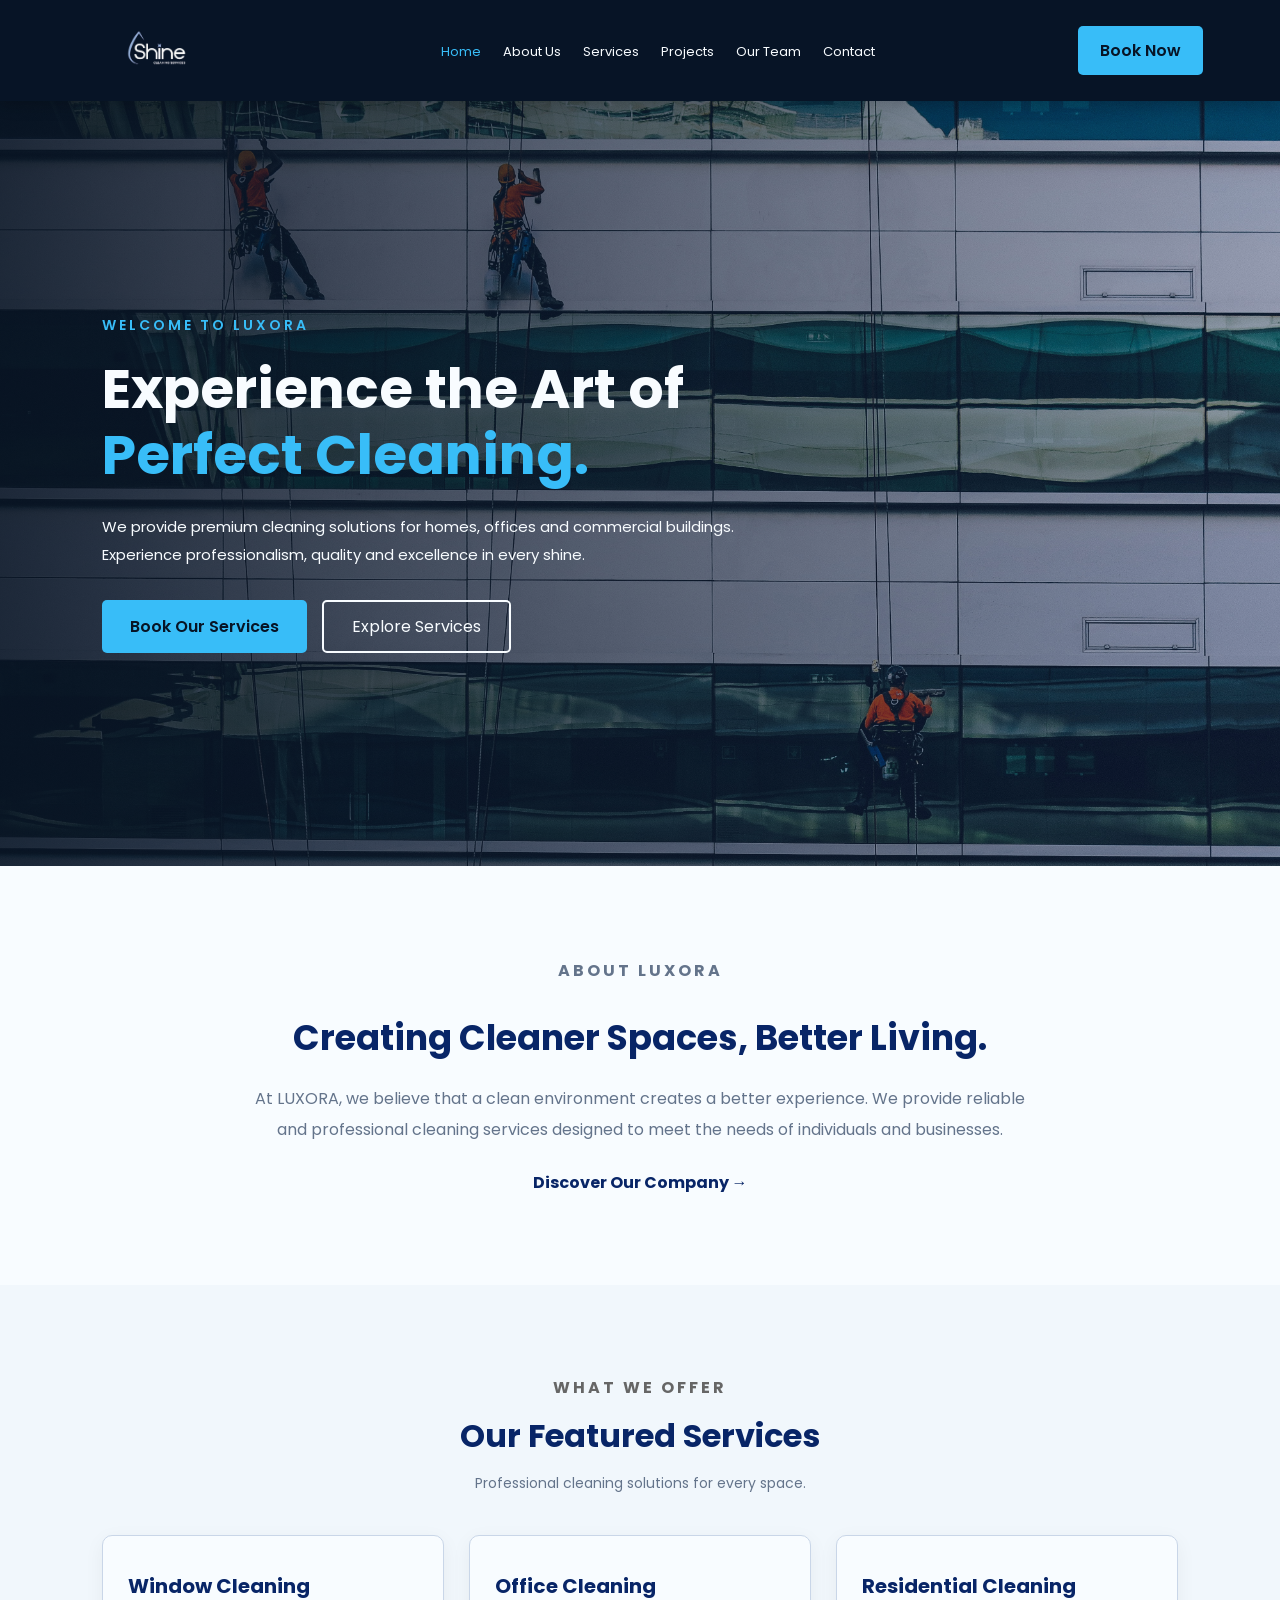
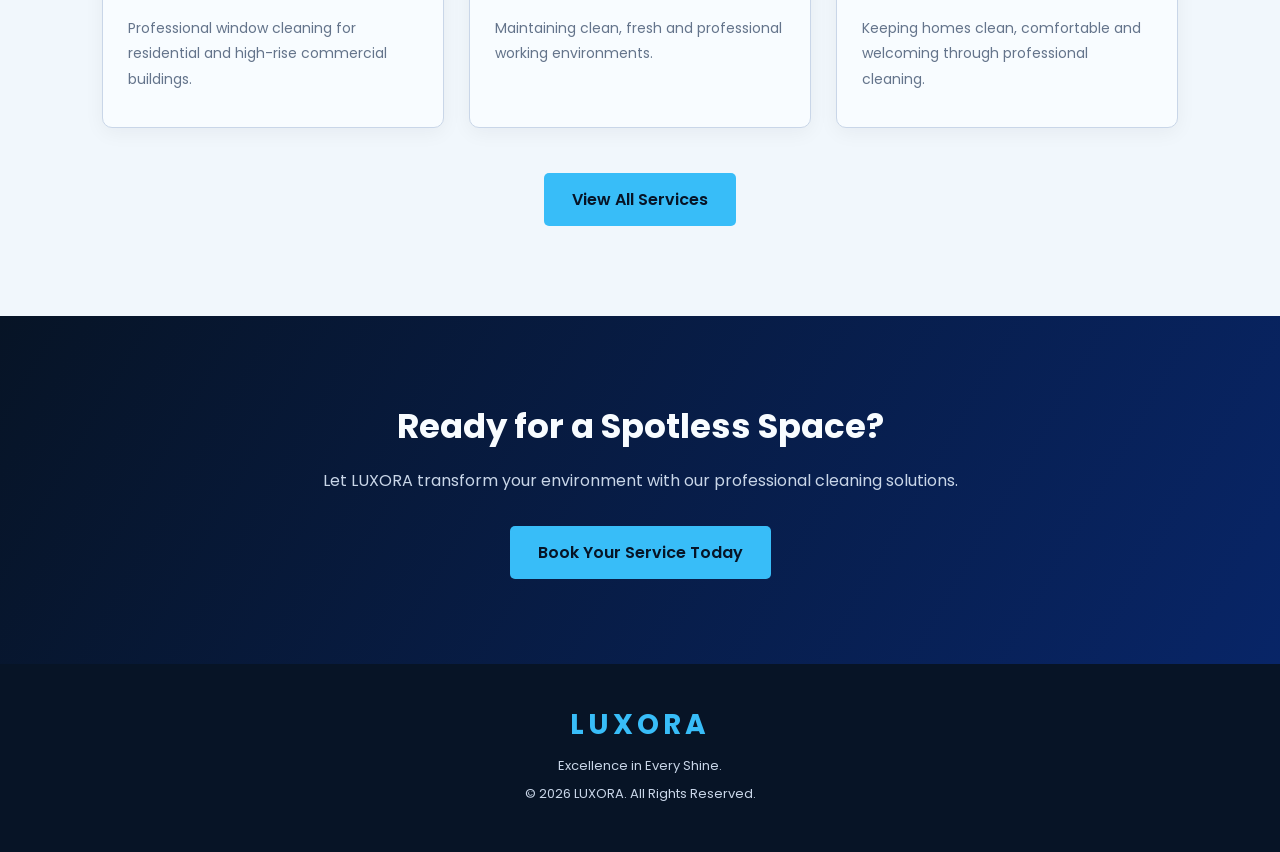
==== index.html @ b47632ca "SHINES organization website" ====
<!doctype html>
<html lang="en">
  <head>
    <meta charset="UTF-8" />
    <meta name="viewport" content="width=device-width, initial-scale=1.0" />

    <title>LUXORA | Premium Cleaning Solutions</title>

    <!-- Google Font -->
    <link
      href="https://fonts.googleapis.com/css2?family=Poppins:wght@300;400;500;600;700;800&display=swap"
      rel="stylesheet"
    />

    <!-- CSS -->
    <link rel="stylesheet" href="css/style.css" />
  </head>

  <body>
    <!-- NAVIGATION BAR -->

    <nav class="navbar">
      <a href="index.html" class="logo">
        <img src="images/logo/luxoro-shine.png" alt="LUXORA Logo" />
      </a>

      <ul class="nav-links">
        <li><a href="index.html" class="active">Home</a></li>
        <li><a href="about.html">About Us</a></li>
        <li><a href="services.html">Services</a></li>
        <li><a href="projects.html">Projects</a></li>
        <li><a href="team.html">Our Team</a></li>
        <li><a href="contact.html">Contact</a></li>
      </ul>

      <a href="booking.html" class="book-btn">Book Now</a>
    </nav>

    <!-- HERO SECTION -->

    <section class="hero">
      <div class="hero-content">
        <p class="subtitle">WELCOME TO LUXORA</p>

        <h1>
          Experience the Art of
          <span>Perfect Cleaning.</span>
        </h1>

        <p>
          We provide premium cleaning solutions for homes, offices and
          commercial buildings. Experience professionalism, quality and
          excellence in every shine.
        </p>

        <div class="hero-buttons">
          <a href="booking.html" class="primary-btn"> Book Our Services </a>

          <a href="services.html" class="secondary-btn"> Explore Services </a>
        </div>
      </div>
    </section>

    <!-- INTRODUCTION SECTION -->

    <section class="welcome-section">
      <div class="welcome-content">
        <p class="small-title">ABOUT LUXORA</p>

        <h2>Creating Cleaner Spaces, Better Living.</h2>

        <p>
          At LUXORA, we believe that a clean environment creates a better
          experience. We provide reliable and professional cleaning services
          designed to meet the needs of individuals and businesses.
        </p>

        <a href="about.html" class="text-link"> Discover Our Company → </a>
      </div>
    </section>

    <!-- FEATURED SERVICES -->

    <section class="home-services">
      <div class="section-heading">
        <p>WHAT WE OFFER</p>

        <h2>Our Featured Services</h2>

        <span> Professional cleaning solutions for every space. </span>
      </div>

      <div class="home-services-container">
        <div class="home-service-card">
          <h3>Window Cleaning</h3>

          <p>
            Professional window cleaning for residential and high-rise
            commercial buildings.
          </p>
        </div>

        <div class="home-service-card">
          <h3>Office Cleaning</h3>

          <p>Maintaining clean, fresh and professional working environments.</p>
        </div>

        <div class="home-service-card">
          <h3>Residential Cleaning</h3>

          <p>
            Keeping homes clean, comfortable and welcoming through professional
            cleaning.
          </p>
        </div>
      </div>

      <div class="services-button">
        <a href="services.html" class="primary-btn"> View All Services </a>
      </div>
    </section>

    <!-- CALL TO ACTION -->

    <section class="home-cta">
      <h2>Ready for a Spotless Space?</h2>

      <p>
        Let LUXORA transform your environment with our professional cleaning
        solutions.
      </p>

      <a href="booking.html" class="primary-btn"> Book Your Service Today </a>
    </section>

    <!-- FOOTER -->

    <footer class="luxora-footer">
      <h2>LUXORA</h2>

      <p>Excellence in Every Shine.</p>

      <p>&copy; 2026 LUXORA. All Rights Reserved.</p>
    </footer>

    <!-- JAVASCRIPT -->

    <script src="js/script.js"></script>
  </body>
</html>
---- css/style.css ----
/* =====================================
   LUXORA - PREMIUM CLEANING SOLUTIONS
   MAIN STYLESHEET
===================================== */

/* COLOUR VARIABLES */

:root {
  --primary: #082567;
  --secondary: #38bdf8;
  --white: #f8fcff;
  --silver: #c9d6e8;
  --dark: #071426;
}

/* GENERAL SETTINGS */

* {
  margin: 0;
  padding: 0;
  box-sizing: border-box;
}

html {
  scroll-behavior: smooth;
}

body {
  font-family: "Poppins", sans-serif;
  background: var(--white);
  color: var(--dark);
}

/* =====================================
   NAVIGATION BAR
===================================== */

.navbar {
  display: flex;
  justify-content: space-between;
  align-items: center;

  padding: 18px 6%;

  background: var(--dark);

  position: sticky;
  top: 0;
  z-index: 1000;

  box-shadow: 0 4px 15px rgba(0, 0, 0, 0.2);
}

/* LOGO */

.logo h2 {
  color: var(--secondary);
  font-size: 28px;
  letter-spacing: 3px;
}

.logo span {
  color: var(--silver);
  font-size: 9px;
  letter-spacing: 1px;
}

/* NAVIGATION LINKS */

.nav-links {
  display: flex;
  list-style: none;
  gap: 22px;
}

.nav-links a {
  color: var(--white);
  text-decoration: none;
  font-size: 13px;
  transition: 0.3s;
}

.nav-links a:hover,
.nav-links a.active {
  color: var(--secondary);
}

/* BOOK BUTTON */

.book-btn {
  background: var(--secondary);
  color: var(--dark);

  padding: 12px 22px;

  border-radius: 5px;
  text-decoration: none;
  font-weight: 600;

  transition: 0.3s;
}

.book-btn:hover {
  background: var(--white);
  transform: translateY(-3px);
}

/* =====================================
   HOME HERO SECTION
===================================== */

.hero {
  min-height: 85vh;

  display: flex;
  align-items: center;

  padding: 80px 8%;

  background-image:
    linear-gradient(90deg, rgba(7, 20, 38, 0.88), rgba(8, 37, 103, 0.35)),
    url("../images/window.jpg");

  background-size: cover;
  background-position: center;
  background-repeat: no-repeat;
}

/* HERO CONTENT */

.hero-content {
  max-width: 650px;
  color: var(--white);
}

.hero-content .subtitle {
  color: var(--secondary);
  font-size: 14px;
  font-weight: 600;
  letter-spacing: 3px;
  margin-bottom: 20px;
}

.hero-content h1 {
  font-size: 55px;
  line-height: 1.2;
  margin-bottom: 25px;
}

.hero-content h1 span {
  color: var(--secondary);
}

.hero-content > p:not(.subtitle) {
  font-size: 15px;
  line-height: 1.9;
  color: var(--white);
  margin-bottom: 30px;
}

/* HERO BUTTONS */

.hero-buttons {
  display: flex;
  gap: 15px;
  flex-wrap: wrap;
}

.primary-btn {
  display: inline-block;

  background: var(--secondary);
  color: var(--dark);

  padding: 14px 28px;

  border-radius: 5px;
  text-decoration: none;
  font-weight: 600;

  transition: 0.3s;
}

.primary-btn:hover {
  background: var(--white);
  transform: translateY(-3px);
}

.secondary-btn {
  display: inline-block;

  border: 2px solid var(--white);
  color: var(--white);

  padding: 12px 28px;

  border-radius: 5px;
  text-decoration: none;

  transition: 0.3s;
}

.secondary-btn:hover {
  background: var(--white);
  color: var(--dark);
}

/* =====================================
   WELCOME SECTION
===================================== */

.welcome-section {
  padding: 90px 10%;
  background: var(--white);
}

.welcome-content {
  max-width: 800px;
  margin: auto;
  text-align: center;
}

.small-title {
  color: var(--secondary);
  font-weight: 700;
  letter-spacing: 3px;
  margin-bottom: 15px;
}

.welcome-content h2 {
  color: var(--primary);
  font-size: 35px;
  margin-bottom: 20px;
}

.welcome-content p {
  color: #64748b;
  line-height: 1.9;
  margin-bottom: 25px;
}

.text-link {
  color: var(--primary);
  text-decoration: none;
  font-weight: 700;
}

.text-link:hover {
  color: var(--secondary);
}

/* =====================================
   FEATURED SERVICES
===================================== */

.home-services {
  padding: 90px 8%;
  background: #f1f7fc;
}

/* SECTION HEADING */

.section-heading {
  text-align: center;
  margin-bottom: 50px;
}

.section-heading p {
  color: var(--secondary);
  font-weight: 700;
  letter-spacing: 3px;
  margin-bottom: 12px;
}

.section-heading h2 {
  color: var(--primary);
  font-size: 36px;
  margin-bottom: 15px;
}

.section-heading span {
  color: #64748b;
  font-size: 14px;
}

/* SERVICE CONTAINER */

.home-services-container {
  display: grid;
  grid-template-columns: repeat(3, 1fr);
  gap: 25px;
}

/* SERVICE CARD */

.home-service-card {
  background: var(--white);
  padding: 35px 25px;

  border-radius: 10px;
  border: 1px solid var(--silver);

  box-shadow: 0 5px 20px rgba(7, 20, 38, 0.05);

  transition: 0.3s;
}

.home-service-card:hover {
  transform: translateY(-8px);
  border-color: var(--secondary);
  box-shadow: 0 12px 25px rgba(7, 20, 38, 0.12);
}

.home-service-card h3 {
  color: var(--primary);
  font-size: 20px;
  margin-bottom: 15px;
}

.home-service-card p {
  color: #64748b;
  font-size: 14px;
  line-height: 1.8;
}

/* VIEW SERVICES BUTTON */

.services-button {
  text-align: center;
  margin-top: 45px;
}

/* =====================================
   CALL TO ACTION
===================================== */

.home-cta {
  background: linear-gradient(120deg, var(--dark), var(--primary));

  text-align: center;
  padding: 85px 20px;

  color: var(--white);
}

.home-cta h2 {
  font-size: 34px;
  margin-bottom: 15px;
}

.home-cta p {
  color: var(--silver);
  margin-bottom: 30px;
  line-height: 1.8;
}

/* =====================================
   FOOTER
===================================== */

.luxora-footer {
  background: var(--dark);
  text-align: center;
  padding: 40px 20px;
}

.luxora-footer h2 {
  color: var(--secondary);
  font-size: 28px;
  letter-spacing: 4px;
  margin-bottom: 10px;
}

.luxora-footer p {
  color: var(--silver);
  font-size: 13px;
  margin: 8px 0;
}

/* =====================================
   RESPONSIVE DESIGN
===================================== */

@media (max-width: 1000px) {
  .navbar {
    flex-wrap: wrap;
    gap: 15px;
  }

  .nav-links {
    flex-wrap: wrap;
    justify-content: center;
  }

  .home-services-container {
    grid-template-columns: repeat(2, 1fr);
  }

  .hero-content h1 {
    font-size: 45px;
  }
}

@media (max-width: 600px) {
  .navbar {
    flex-direction: column;
    padding: 20px;
  }

  .nav-links {
    justify-content: center;
    gap: 12px;
  }

  .nav-links a {
    font-size: 12px;
  }

  .hero {
    min-height: 75vh;
    padding: 60px 6%;
  }

  .hero-content h1 {
    font-size: 34px;
  }

  .home-services-container {
    grid-template-columns: 1fr;
  }

  .section-heading h2 {
    font-size: 27px;
  }

  .welcome-content h2 {
    font-size: 28px;
  }

  .home-cta h2 {
    font-size: 26px;
  }
}
/* =====================================
   ABOUT US PAGE
===================================== */

/* ABOUT HERO */

.about-hero {
  min-height: 380px;

  display: flex;
  align-items: center;
  justify-content: center;

  text-align: center;

  padding: 70px 10%;

  background:
    linear-gradient(rgba(7, 20, 38, 0.88), rgba(8, 37, 103, 0.75)),
    url("../images/window.jpg");

  background-size: cover;
  background-position: center;
}

.about-hero-content {
  max-width: 850px;
  color: white;
}

.about-hero-content > p {
  color: #38bdf8;
  font-size: 14px;
  font-weight: 700;
  letter-spacing: 4px;
  margin-bottom: 20px;
}

.about-hero-content h1 {
  font-size: 45px;
  line-height: 1.3;
  margin-bottom: 20px;
}

.about-hero-content span {
  color: #c9d6e8;
  font-size: 15px;
  line-height: 1.8;
}

/* WHO WE ARE */

.who-we-are {
  display: grid;
  grid-template-columns: 1fr 1fr;

  align-items: center;

  gap: 60px;

  padding: 100px 8%;

  background: #f8fcff;
}

.about-image img {
  width: 100%;
  height: 420px;

  object-fit: cover;

  border-radius: 12px;

  box-shadow: 0 10px 30px rgba(7, 20, 38, 0.12);
}

.about-text {
  max-width: 600px;
}

.about-label {
  color: #38bdf8;
  font-weight: 700;
  letter-spacing: 3px;
  margin-bottom: 15px;
}

.about-text h2 {
  color: #082567;
  font-size: 34px;
  line-height: 1.3;
  margin-bottom: 22px;
}

.about-text p {
  color: #64748b;
  font-size: 14px;
  line-height: 1.9;
  margin-bottom: 18px;
}

.about-text .primary-btn {
  margin-top: 12px;
}

/* MISSION AND VISION */

.mission-vision {
  display: grid;
  grid-template-columns: repeat(2, 1fr);

  gap: 30px;

  padding: 80px 8%;

  background: #f1f7fc;
}

.mission-card {
  background: white;

  padding: 45px 35px;

  border-radius: 10px;

  border-left: 5px solid #38bdf8;

  box-shadow: 0 5px 20px rgba(7, 20, 38, 0.06);

  transition: 0.3s;
}

.mission-card:hover {
  transform: translateY(-7px);
}

.mission-card h2 {
  color: #082567;
  font-size: 25px;
  margin-bottom: 18px;
}

.mission-card p {
  color: #64748b;
  font-size: 14px;
  line-height: 1.9;
}

/* OUR VALUES */

.our-values {
  padding: 90px 8%;
  background: #f8fcff;
}

.values-container {
  display: grid;
  grid-template-columns: repeat(4, 1fr);
  gap: 22px;
}

.value-card {
  background: white;

  padding: 30px 22px;

  border: 1px solid #c9d6e8;
  border-radius: 10px;

  transition: 0.3s;
}

.value-card:hover {
  transform: translateY(-8px);
  border-color: #38bdf8;

  box-shadow: 0 10px 25px rgba(7, 20, 38, 0.08);
}

.value-card h3 {
  color: #082567;
  font-size: 18px;
  margin-bottom: 15px;
}

.value-card p {
  color: #64748b;
  font-size: 13px;
  line-height: 1.8;
}

/* WHY CHOOSE US */

.why-choose-us {
  padding: 90px 10%;

  background: linear-gradient(120deg, #071426, #082567);

  color: white;
}

.why-content {
  max-width: 800px;
  margin: auto;
}

.why-content > p {
  color: #38bdf8;
  font-weight: 700;
  letter-spacing: 3px;
  margin-bottom: 15px;
}

.why-content h2 {
  font-size: 35px;
  margin-bottom: 25px;
}

.why-content ul {
  list-style: none;
  margin-bottom: 30px;
}

.why-content li {
  color: #c9d6e8;
  font-size: 15px;
  margin-bottom: 16px;
}

.why-content li::before {
  content: "✓";
  color: #38bdf8;
  font-weight: 700;
  margin-right: 12px;
}

/* ABOUT PAGE RESPONSIVENESS */

@media (max-width: 900px) {
  .who-we-are {
    grid-template-columns: 1fr;
    gap: 35px;
  }

  .values-container {
    grid-template-columns: repeat(2, 1fr);
  }

  .mission-vision {
    grid-template-columns: 1fr;
  }
}

@media (max-width: 600px) {
  .about-hero-content h1 {
    font-size: 32px;
  }

  .about-text h2 {
    font-size: 27px;
  }

  .about-image img {
    height: 280px;
  }

  .values-container {
    grid-template-columns: 1fr;
  }

  .why-content h2 {
    font-size: 27px;
  }
}
/* =========================
   SERVICES PAGE
========================= */

.services-hero {
  min-height: 380px;
  background:
    linear-gradient(rgba(7, 20, 38, 0.75), rgba(7, 20, 38, 0.75)),
    url("../images/window.jpg") center/cover no-repeat;
  display: flex;
  align-items: center;
  justify-content: center;
  text-align: center;
  color: white;
  padding: 40px 20px;
}

.services-hero-content h1 {
  font-size: 42px;
  margin-bottom: 15px;
}

.services-hero-content p {
  font-size: 17px;
  margin-bottom: 25px;
}

.services-btn {
  display: inline-block;
  background: #38bdf8;
  color: #071426;
  padding: 13px 28px;
  border-radius: 5px;
  text-decoration: none;
  font-weight: 600;
}

.services-btn:hover {
  background: white;
}

.services-intro {
  text-align: center;
  padding: 65px 10%;
}

.services-intro h2 {
  color: #082567;
  font-size: 30px;
  margin-bottom: 15px;
}

.services-intro p {
  max-width: 750px;
  margin: auto;
  line-height: 1.8;
  color: #555;
}

.all-services {
  padding: 50px 7%;
  background: #f8fcff;
}

.section-heading {
  text-align: center;
  margin-bottom: 40px;
}

.section-heading h2 {
  font-size: 32px;
  color: #082567;
  margin-bottom: 10px;
}

.section-heading p {
  color: #666;
}

.services-grid {
  display: grid;
  grid-template-columns: repeat(3, 1fr);
  gap: 25px;
}

.service-card {
  background: white;
  border-radius: 10px;
  overflow: hidden;
  box-shadow: 0 4px 15px rgba(0, 0, 0, 0.08);
  transition: 0.3s;
}

.service-card:hover {
  transform: translateY(-7px);
  box-shadow: 0 8px 22px rgba(0, 0, 0, 0.13);
}

.service-card img {
  width: 100%;
  height: 210px;
  object-fit: cover;
  display: block;
}

.service-info {
  padding: 22px;
}

.service-info h3 {
  color: #082567;
  font-size: 19px;
  margin-bottom: 10px;
}

.service-info p {
  color: #666;
  font-size: 14px;
  line-height: 1.7;
  min-height: 70px;
  margin-bottom: 15px;
}

.service-info a {
  color: #087db5;
  text-decoration: none;
  font-weight: 600;
}

.service-info a:hover {
  color: #082567;
}

.services-cta {
  text-align: center;
  background: #082567;
  color: white;
  padding: 65px 20px;
}

.services-cta h2 {
  font-size: 30px;
  margin-bottom: 12px;
}

.services-cta p {
  margin-bottom: 25px;
}

.services-cta a {
  display: inline-block;
  background: #38bdf8;
  color: #071426;
  text-decoration: none;
  padding: 13px 28px;
  border-radius: 5px;
  font-weight: 600;
}

.services-cta a:hover {
  background: white;
}

/* RESPONSIVE DESIGN */

@media (max-width: 900px) {
  .services-grid {
    grid-template-columns: repeat(2, 1fr);
  }
}

@media (max-width: 600px) {
  .services-grid {
    grid-template-columns: 1fr;
  }

  .services-hero-content h1 {
    font-size: 30px;
  }

  .services-intro {
    padding: 45px 7%;
  }

  .all-services {
    padding: 40px 6%;
  }
}
/* =====================================
   PAGE 4: PROJECTS PAGE
===================================== */

/* PROJECT HERO */
.projects-hero {
  min-height: 380px;
  background:
    linear-gradient(rgba(7, 20, 38, 0.75), rgba(7, 20, 38, 0.75)),
    url("../images/window.jpg") center/cover no-repeat;
  display: flex;
  justify-content: center;
  align-items: center;
  text-align: center;
  color: white;
  padding: 40px 20px;
}

.projects-hero h1 {
  font-size: 42px;
  margin-bottom: 15px;
}

.projects-hero p {
  font-size: 17px;
  margin-bottom: 25px;
}

.projects-hero a {
  display: inline-block;
  background: #38bdf8;
  color: #071426;
  padding: 13px 28px;
  border-radius: 5px;
  text-decoration: none;
  font-weight: 600;
}

.projects-hero a:hover {
  background: white;
}

/* PROJECT INTRODUCTION */
.projects-intro {
  text-align: center;
  padding: 65px 10%;
}

.projects-intro h2 {
  color: #082567;
  font-size: 30px;
  margin-bottom: 15px;
}

.projects-intro p {
  max-width: 750px;
  margin: auto;
  line-height: 1.8;
  color: #555;
}

/* PROJECT GALLERY */
.project-gallery {
  padding: 60px 7%;
  background: #f8fcff;
}

.projects-grid {
  display: grid;
  grid-template-columns: repeat(3, 1fr);
  gap: 30px;
  max-width: 1200px;
  margin: 0 auto;
}

.project-card {
  background: white;
  border-radius: 12px;
  overflow: hidden;
  box-shadow: 0 4px 15px rgba(0, 0, 0, 0.08);
  transition: 0.3s;
}

.project-card:hover {
  transform: translateY(-7px);
  box-shadow: 0 8px 22px rgba(0, 0, 0, 0.13);
}

/* PROJECT IMAGES */
.project-card img {
  width: 100%;
  height: 230px;
  object-fit: cover;
  object-position: center;
  display: block;
}

/* PROJECT INFORMATION */
.project-info {
  padding: 22px;
}

.project-info span {
  color: #087db5;
  font-size: 13px;
  font-weight: 600;
  text-transform: uppercase;
}

.project-info h3 {
  color: #082567;
  margin: 10px 0;
  font-size: 19px;
}

.project-info p {
  color: #666;
  font-size: 14px;
  line-height: 1.7;
}

/* PROJECT CALL TO ACTION */
.projects-cta {
  background: #082567;
  color: white;
  text-align: center;
  padding: 65px 20px;
}

.projects-cta h2 {
  font-size: 30px;
  margin-bottom: 12px;
}

.projects-cta p {
  margin-bottom: 25px;
}

.projects-cta a {
  display: inline-block;
  background: #38bdf8;
  color: #071426;
  padding: 13px 28px;
  border-radius: 5px;
  text-decoration: none;
  font-weight: 600;
}

.projects-cta a:hover {
  background: white;
}

/* =====================================
   PAGE 5: TEAM PAGE
===================================== */

/* TEAM HERO */
.team-hero {
  min-height: 380px;
  background:
    linear-gradient(rgba(7, 20, 38, 0.75), rgba(7, 20, 38, 0.75)),
    url("../images/office.jpg") center/cover no-repeat;
  display: flex;
  justify-content: center;
  align-items: center;
  text-align: center;
  color: white;
  padding: 40px 20px;
}

.team-hero h1 {
  font-size: 42px;
  margin-bottom: 15px;
}

.team-hero p {
  font-size: 17px;
  margin-bottom: 25px;
}

.team-hero a {
  display: inline-block;
  background: #38bdf8;
  color: #071426;
  padding: 13px 28px;
  border-radius: 5px;
  text-decoration: none;
  font-weight: 600;
}

.team-hero a:hover {
  background: white;
}

/* TEAM INTRODUCTION */
.team-intro {
  text-align: center;
  padding: 65px 10%;
}

.team-intro h2 {
  color: #082567;
  font-size: 30px;
  margin-bottom: 15px;
}

.team-intro p {
  max-width: 750px;
  margin: auto;
  line-height: 1.8;
  color: #555;
}

/* TEAM MEMBERS SECTION */
.team-section {
  padding: 60px 7%;
  background: #f8fcff;
}

.team-grid {
  display: grid;
  grid-template-columns: repeat(3, 1fr);
  gap: 30px;
  max-width: 1200px;
  margin: 0 auto;
}

.team-card {
  width: 100%;
  background: white;
  border-radius: 12px;
  overflow: hidden;
  text-align: center;
  box-shadow: 0 4px 15px rgba(0, 0, 0, 0.08);
  transition: 0.3s;
}

.team-card:hover {
  transform: translateY(-7px);
  box-shadow: 0 8px 22px rgba(0, 0, 0, 0.13);
}

/* TEAM IMAGES */
.team-card img {
  width: 100%;
  height: 280px;
  object-fit: cover;
  object-position: center;
  display: block;
}

/* TEAM INFORMATION */
.team-info {
  padding: 22px;
}

.team-info h3 {
  color: #082567;
  font-size: 19px;
  margin-bottom: 7px;
}

.team-info span {
  color: #087db5;
  font-size: 14px;
  font-weight: 600;
}

.team-info p {
  color: #666;
  font-size: 14px;
  line-height: 1.7;
  margin-top: 12px;
}

/* TEAM VALUES */
.team-values {
  text-align: center;
  padding: 65px 7%;
}

.team-values h2 {
  color: #082567;
  font-size: 30px;
  margin-bottom: 35px;
}

.team-values-grid {
  display: grid;
  grid-template-columns: repeat(3, 1fr);
  gap: 25px;
}

.team-values-grid div {
  padding: 30px 20px;
  background: #f8fcff;
  border-radius: 10px;
  transition: 0.3s;
}

.team-values-grid div:hover {
  transform: translateY(-5px);
  box-shadow: 0 5px 15px rgba(0, 0, 0, 0.08);
}

.team-values-grid h3 {
  color: #082567;
  margin-bottom: 12px;
}

.team-values-grid p {
  color: #666;
  line-height: 1.7;
}

/* TEAM CALL TO ACTION */
.team-cta {
  background: #082567;
  color: white;
  text-align: center;
  padding: 65px 20px;
}

.team-cta h2 {
  font-size: 30px;
  margin-bottom: 12px;
}

.team-cta p {
  margin-bottom: 25px;
}

.team-cta a {
  display: inline-block;
  background: #38bdf8;
  color: #071426;
  padding: 13px 28px;
  border-radius: 5px;
  text-decoration: none;
  font-weight: 600;
}

.team-cta a:hover {
  background: white;
}

/* =====================================
   RESPONSIVE DESIGN
===================================== */

/* TABLETS */
@media (max-width: 900px) {
  .projects-grid,
  .team-grid {
    grid-template-columns: repeat(2, 1fr);
  }

  .team-values-grid {
    grid-template-columns: 1fr;
  }
}

/* MOBILE PHONES */
@media (max-width: 600px) {
  .projects-grid,
  .team-grid {
    grid-template-columns: 1fr;
  }

  .projects-hero h1,
  .team-hero h1 {
    font-size: 30px;
  }

  .projects-intro,
  .team-intro {
    padding: 45px 7%;
  }

  .project-gallery,
  .team-section {
    padding: 40px 6%;
  }

  .team-values {
    padding: 45px 6%;
  }

  .projects-cta h2,
  .team-cta h2 {
    font-size: 25px;
  }
}

/* LUXORA LOGO */

.logo {
  display: flex;
  align-items: center;
  text-decoration: none;
}

.logo img {
  width: 160px;
  height: 65px;
  object-fit: contain;
  display: block;
}
/* ==============================
   CONTACT PAGE
============================== */

.contact-hero {
  min-height: 300px;
  background:
    linear-gradient(rgba(7, 20, 38, 0.75), rgba(7, 20, 38, 0.75)),
    url("../images/window.jpg") center/cover no-repeat;
  display: flex;
  flex-direction: column;
  justify-content: center;
  align-items: center;
  text-align: center;
  color: white;
  padding: 40px 20px;
}

.contact-hero h1 {
  font-size: 45px;
  margin-bottom: 10px;
}

.contact-hero p {
  font-size: 17px;
}

/* CONTACT SECTION */

.contact-section {
  display: grid;
  grid-template-columns: 1fr 1fr;
  gap: 50px;
  padding: 80px 8%;
  background: #f8fcff;
}

.contact-info h2,
.contact-form h2 {
  color: #082567;
  font-size: 28px;
  margin-bottom: 20px;
}

.contact-info > p {
  color: #555;
  line-height: 1.8;
  margin-bottom: 30px;
}

.contact-item {
  margin-bottom: 25px;
  padding: 18px;
  background: white;
  border-left: 4px solid #38bdf8;
  border-radius: 8px;
  box-shadow: 0 4px 15px rgba(0, 0, 0, 0.05);
}

.contact-item h3 {
  color: #082567;
  margin-bottom: 7px;
}

.contact-item p {
  color: #555;
}

/* CONTACT FORM */

.contact-form {
  background: white;
  padding: 35px;
  border-radius: 12px;
  box-shadow: 0 5px 25px rgba(0, 0, 0, 0.08);
}

.contact-form form {
  display: flex;
  flex-direction: column;
  gap: 18px;
}

.contact-form input,
.contact-form textarea {
  width: 100%;
  padding: 15px;
  border: 1px solid #c9d6e8;
  border-radius: 6px;
  font-family: "Poppins", sans-serif;
  font-size: 14px;
  outline: none;
}

.contact-form input:focus,
.contact-form textarea:focus {
  border-color: #38bdf8;
}

.contact-form textarea {
  resize: vertical;
}

.contact-form button {
  background: #082567;
  color: white;
  padding: 15px;
  border: none;
  border-radius: 6px;
  font-size: 15px;
  font-weight: 600;
  cursor: pointer;
  transition: 0.3s;
}

.contact-form button:hover {
  background: #38bdf8;
  color: #071426;
}

/* RESPONSIVE DESIGN */

@media (max-width: 900px) {
  .contact-section {
    grid-template-columns: 1fr;
    padding: 60px 5%;
  }

  .contact-hero h1 {
    font-size: 35px;
  }
}

@media (max-width: 600px) {
  .contact-form {
    padding: 22px;
  }

  .contact-info h2,
  .contact-form h2 {
    font-size: 23px;
  }
}
/* =================================
   BOOKING PAGE
================================= */

/* BOOKING HERO */

.booking-hero {
  min-height: 300px;
  background:
    linear-gradient(rgba(7, 20, 38, 0.75), rgba(7, 20, 38, 0.75)),
    url("../images/window.jpg") center/cover no-repeat;
  display: flex;
  flex-direction: column;
  justify-content: center;
  align-items: center;
  text-align: center;
  color: white;
  padding: 40px 20px;
}

.booking-hero h1 {
  font-size: 42px;
  margin-bottom: 12px;
}

.booking-hero p {
  font-size: 17px;
}

/* BOOKING SECTION */

.booking-section {
  display: grid;
  grid-template-columns: 0.8fr 1.2fr;
  gap: 50px;
  padding: 80px 8%;
  background: #f8fcff;
  align-items: start;
}

/* BOOKING INTRODUCTION */

.booking-intro h2 {
  font-size: 30px;
  color: #082567;
  margin-bottom: 20px;
}

.booking-intro > p {
  color: #555;
  line-height: 1.8;
  margin-bottom: 35px;
}

.booking-benefits div {
  background: white;
  padding: 20px;
  margin-bottom: 18px;
  border-left: 4px solid #38bdf8;
  border-radius: 8px;
  box-shadow: 0 4px 15px rgba(0, 0, 0, 0.05);
}

.booking-benefits h3 {
  color: #082567;
  margin-bottom: 8px;
}

.booking-benefits p {
  color: #666;
  font-size: 14px;
}

/* BOOKING FORM */

.booking-form {
  background: white;
  padding: 35px;
  border-radius: 12px;
  box-shadow: 0 5px 25px rgba(0, 0, 0, 0.08);
}

.booking-form h2 {
  color: #243354;
  font-size: 27px;
  margin-bottom: 25px;
}

.booking-form form {
  display: flex;
  flex-direction: column;
  gap: 12px;
}

.booking-form label {
  color: #071426;
  font-size: 14px;
  font-weight: 600;
  margin-top: 8px;
}

.booking-form input,
.booking-form select,
.booking-form textarea {
  width: 100%;
  padding: 14px;
  border: 1px solid #c9d6e8;
  border-radius: 6px;
  font-family: "Poppins", sans-serif;
  font-size: 14px;
  outline: none;
  background: white;
}

.booking-form input:focus,
.booking-form select:focus,
.booking-form textarea:focus {
  border-color: #38bdf8;
}

.booking-form textarea {
  resize: vertical;
}

/* BOOKING BUTTON */

.booking-form button {
  background: #281107;
  color: white;
  padding: 16px;
  border: none;
  border-radius: 6px;
  font-family: "Poppins", sans-serif;
  font-size: 15px;
  font-weight: 600;
  cursor: pointer;
  margin-top: 15px;
  transition: 0.3s;
}

.booking-form button:hover {
  background: #adbf0f;
  color: #de830c;
}

/* RESPONSIVE DESIGN */

@media (max-width: 900px) {
  .booking-section {
    grid-template-columns: 1fr;
    padding: 60px 5%;
  }

  .booking-hero h1 {
    font-size: 34px;
  }
}

@media (max-width: 600px) {
  .booking-form {
    padding: 22px;
  }

  .booking-intro h2,
  .booking-form h2 {
    font-size: 23px;
  }
}
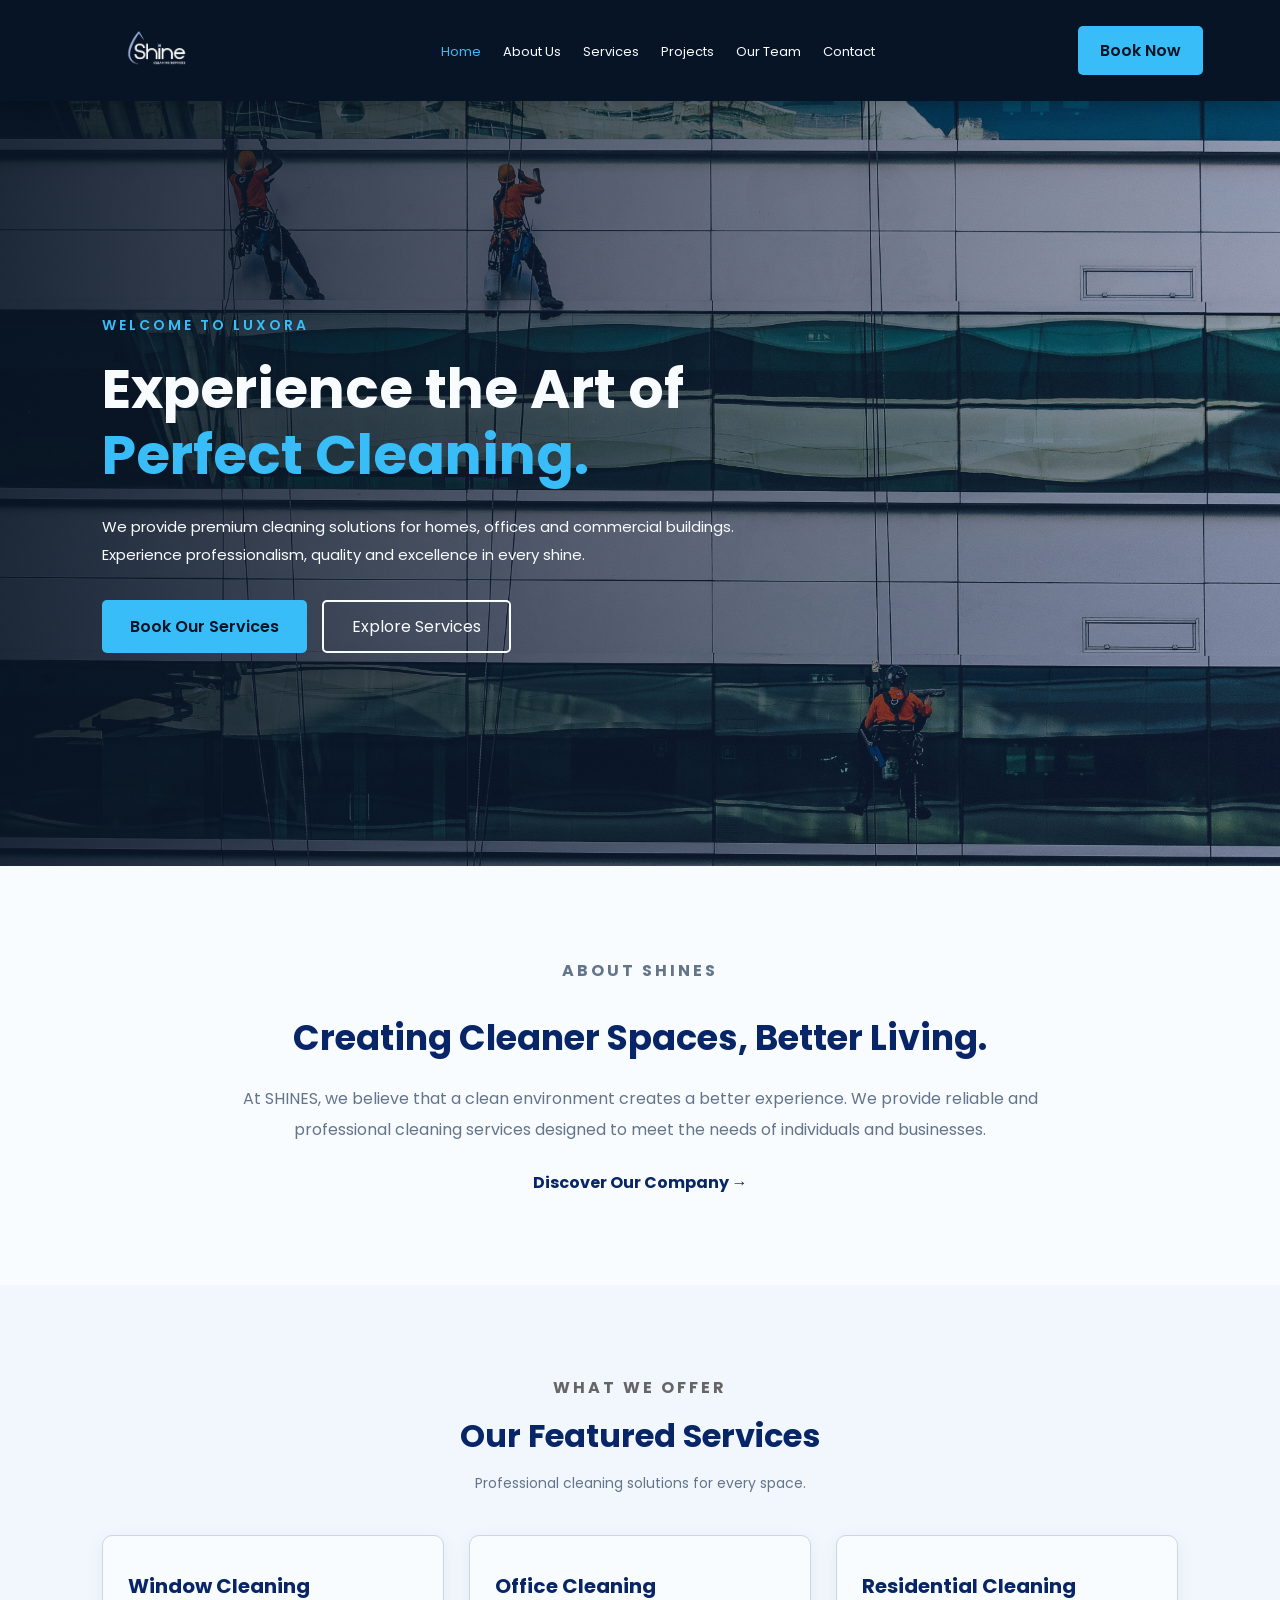
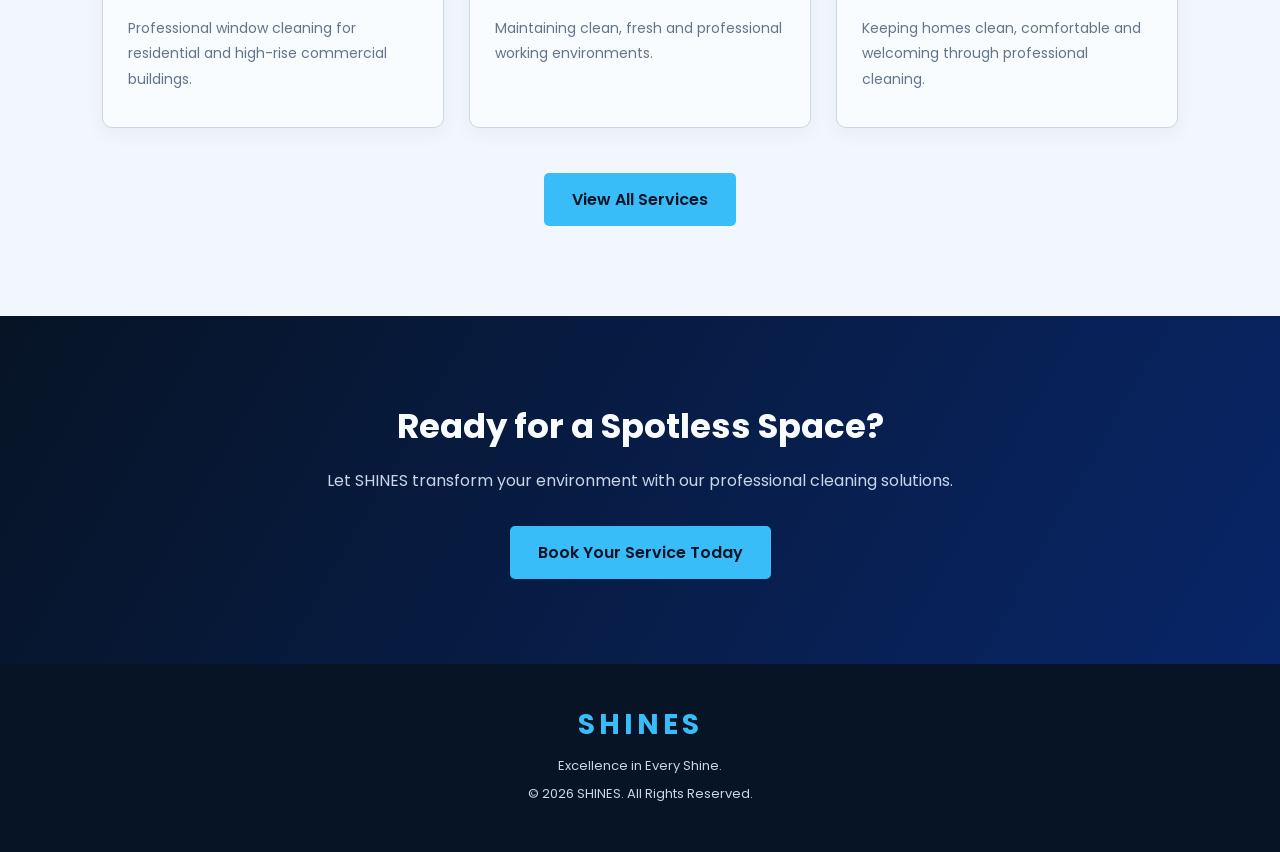
==== commit 7938fd0c: "Update SHINES website" ====
--- a/index.html
+++ b/index.html
@@ -4,7 +4,7 @@
     <meta charset="UTF-8" />
     <meta name="viewport" content="width=device-width, initial-scale=1.0" />
 
-    <title>LUXORA | Premium Cleaning Solutions</title>
+    <title>SHINES | Premium Cleaning Solutions</title>
 
     <!-- Google Font -->
     <link
@@ -65,12 +65,12 @@
 
     <section class="welcome-section">
       <div class="welcome-content">
-        <p class="small-title">ABOUT LUXORA</p>
+        <p class="small-title">ABOUT SHINES</p>
 
         <h2>Creating Cleaner Spaces, Better Living.</h2>
 
         <p>
-          At LUXORA, we believe that a clean environment creates a better
+          At SHINES, we believe that a clean environment creates a better
           experience. We provide reliable and professional cleaning services
           designed to meet the needs of individuals and businesses.
         </p>
@@ -127,7 +127,7 @@
       <h2>Ready for a Spotless Space?</h2>
 
       <p>
-        Let LUXORA transform your environment with our professional cleaning
+        Let SHINES transform your environment with our professional cleaning
         solutions.
       </p>
 
@@ -137,11 +137,11 @@
     <!-- FOOTER -->
 
     <footer class="luxora-footer">
-      <h2>LUXORA</h2>
+      <h2>SHINES</h2>
 
       <p>Excellence in Every Shine.</p>
 
-      <p>&copy; 2026 LUXORA. All Rights Reserved.</p>
+      <p>&copy; 2026 SHINES. All Rights Reserved.</p>
     </footer>
 
     <!-- JAVASCRIPT -->
